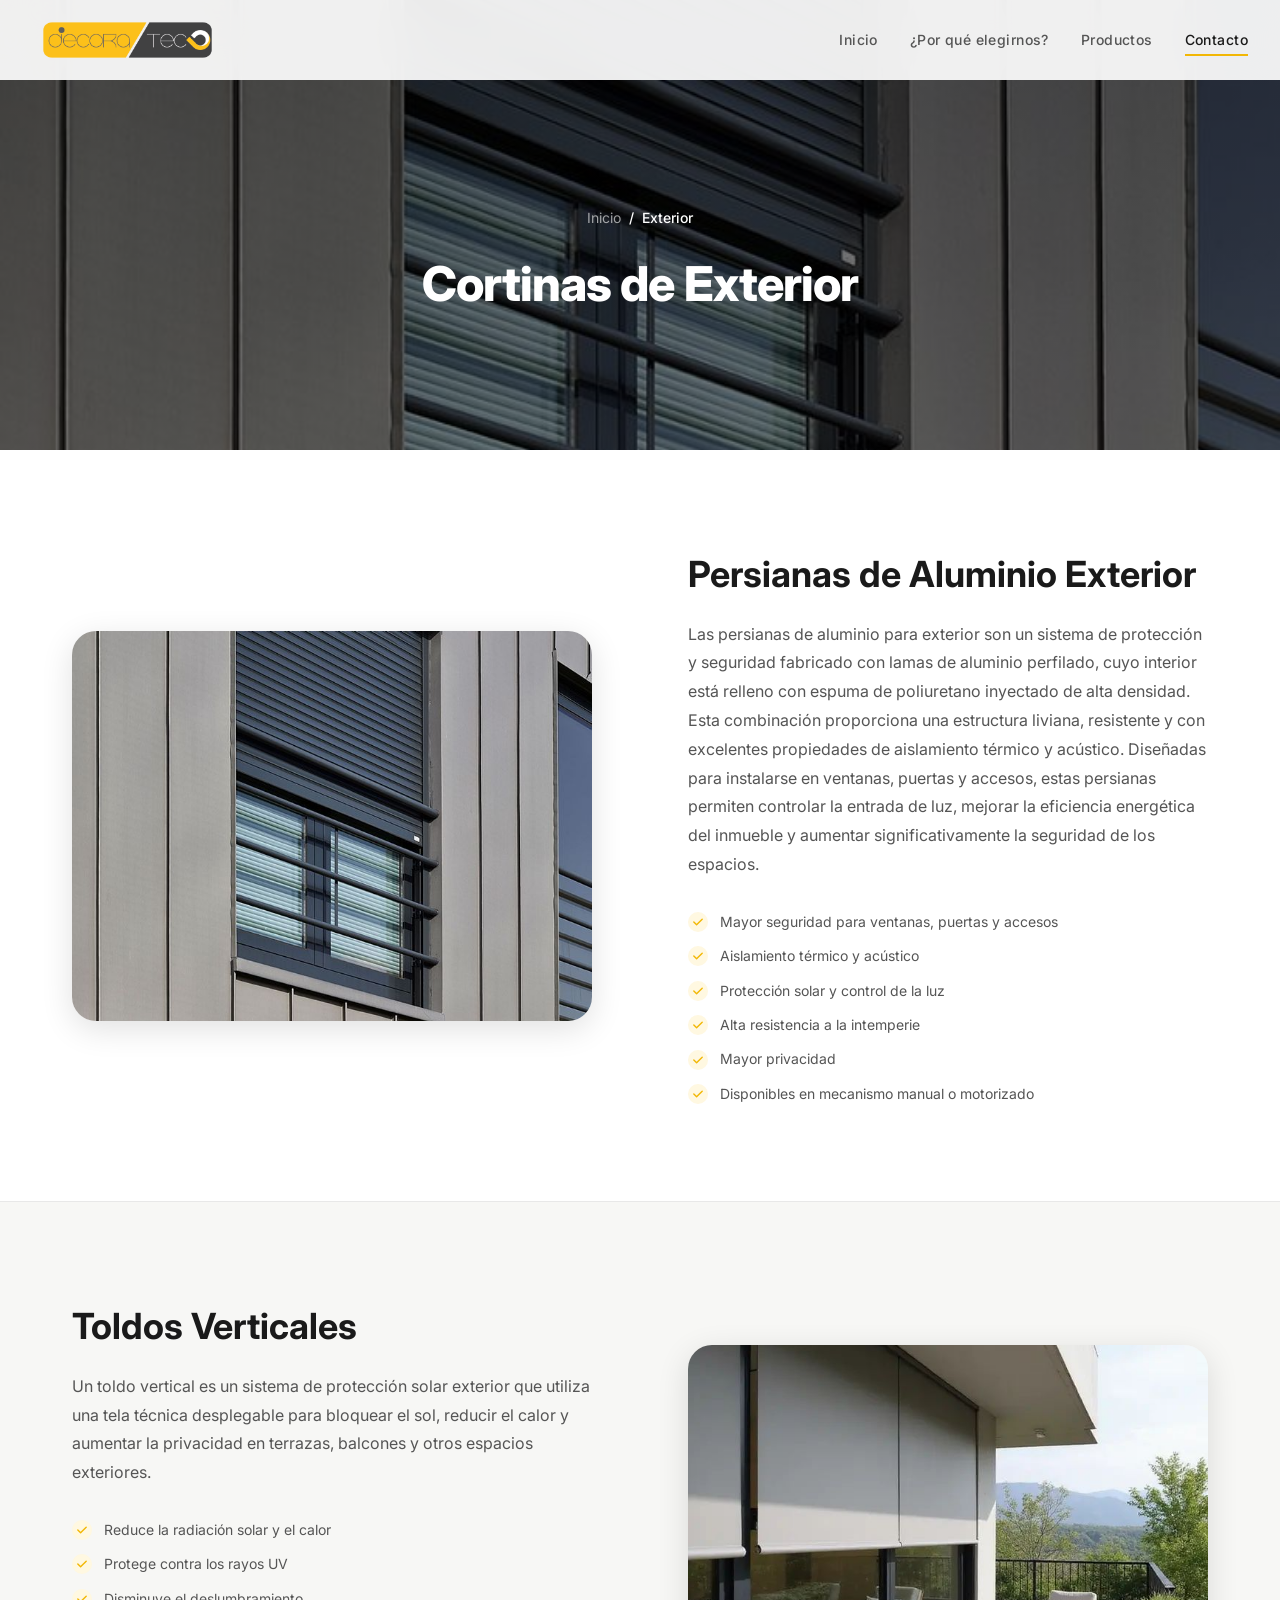
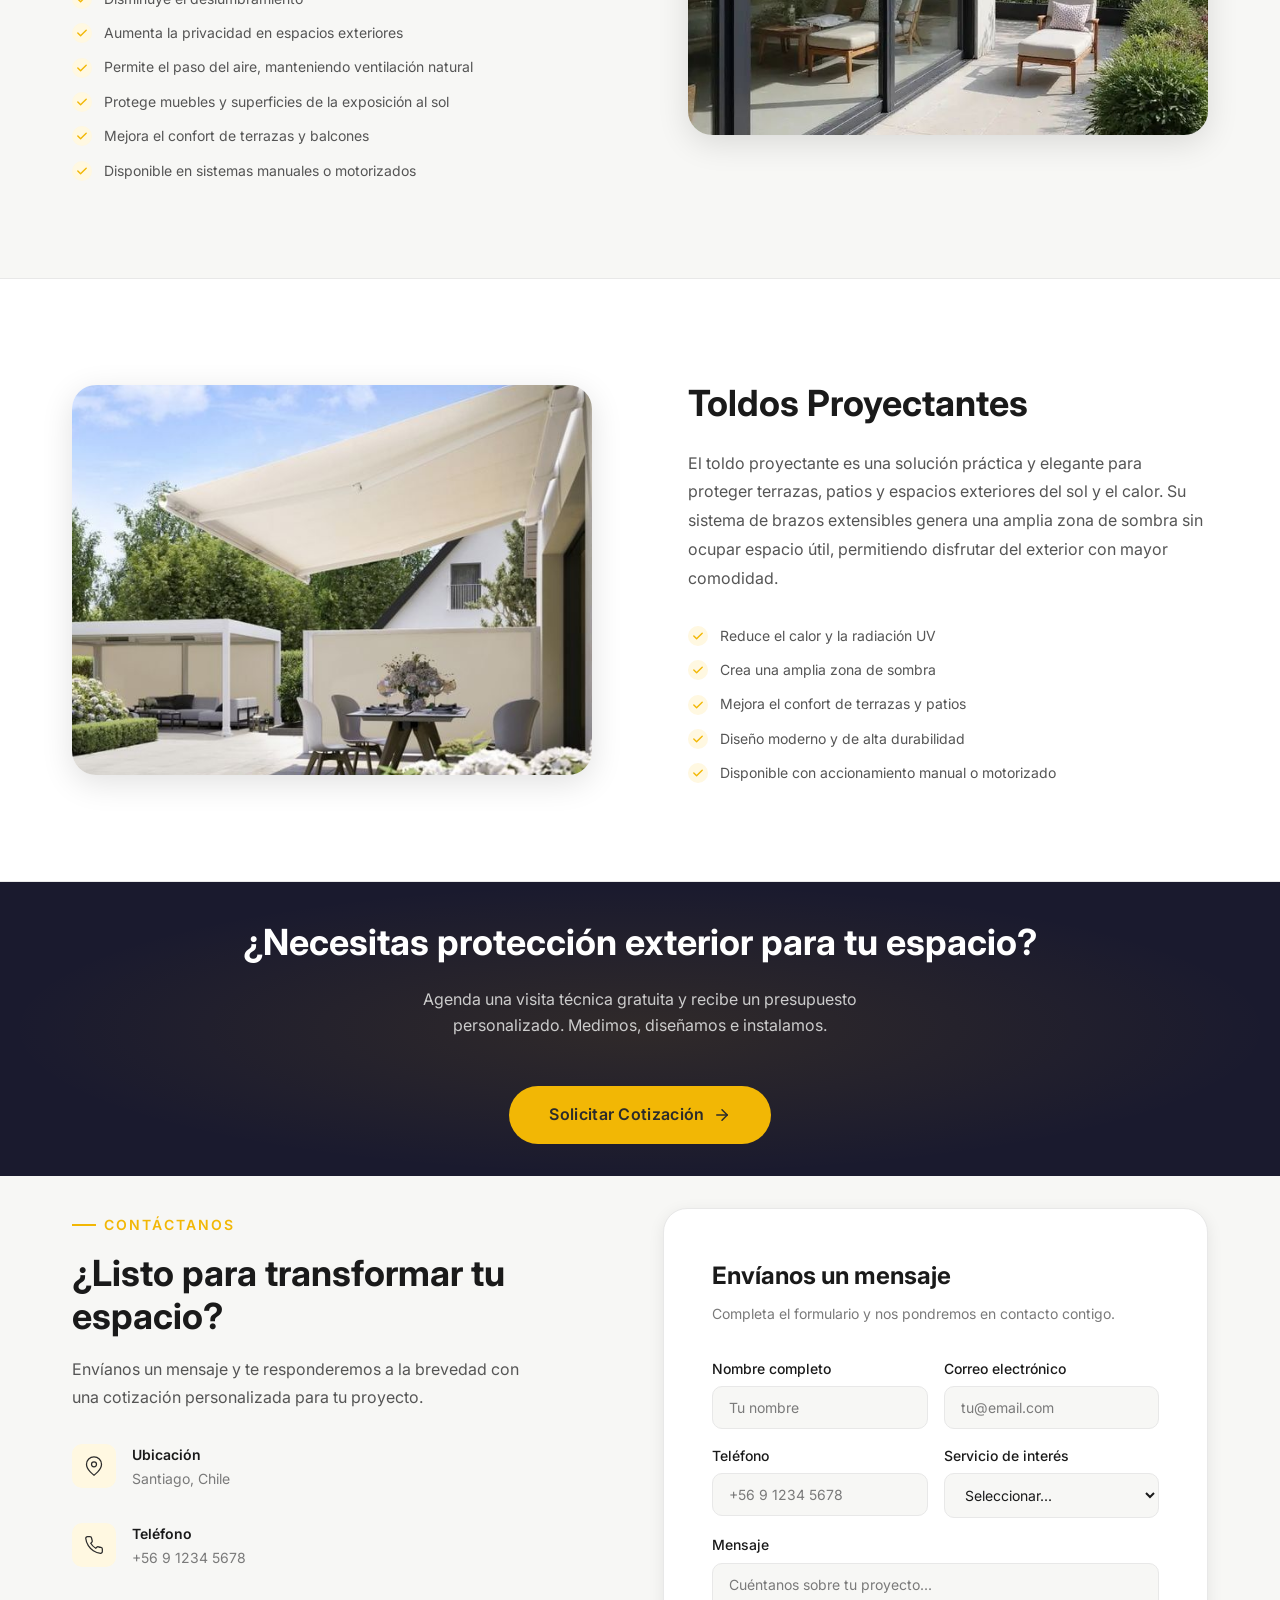
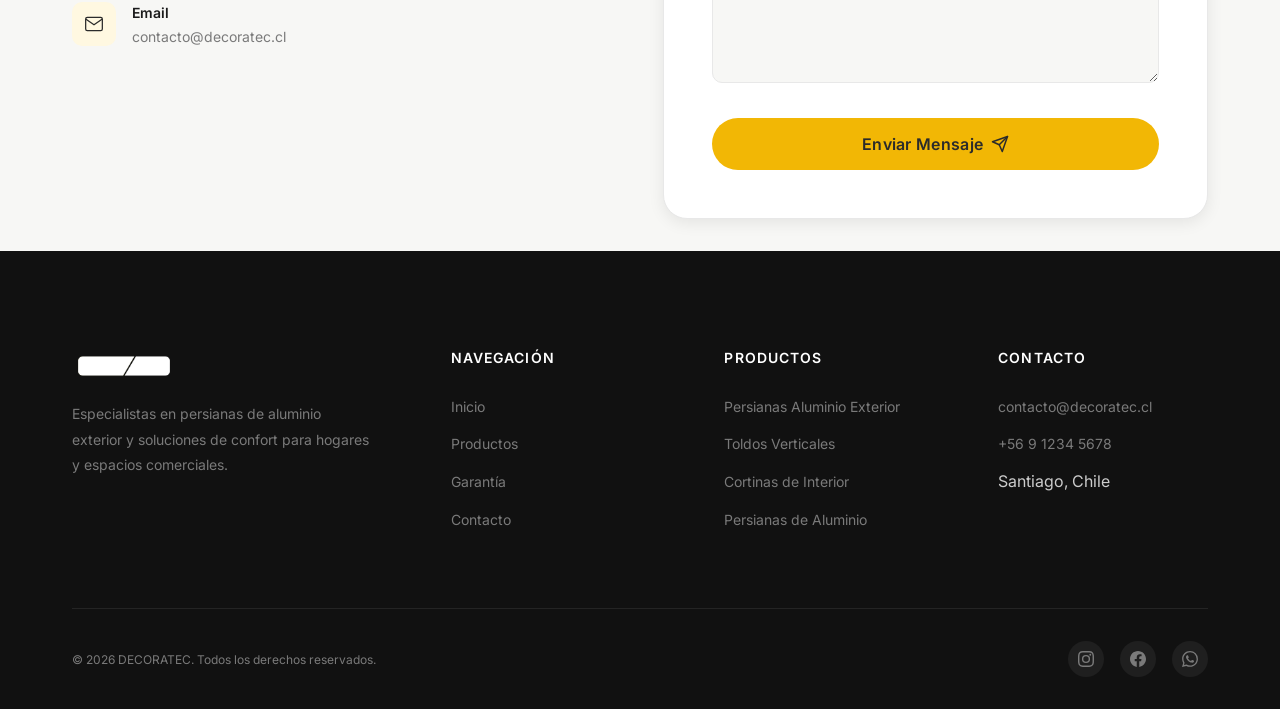
==== exterior.html @ ecd4f243 "commit inicial" ====
<!DOCTYPE html>
<html lang="es">

<head>
  <meta charset="UTF-8">
  <meta name="viewport" content="width=device-width, initial-scale=1.0">
  <meta name="description"
    content="DECORATEC — Cortinas de exterior: Toldos Verticales, Toldo Proyectante y Persianas Metálicas. Protección y seguridad para tu hogar.">
  <title>Cortinas de Exterior — DECORATEC</title>
  <link rel="stylesheet" href="styles.css">
  <link rel="icon" type="image/png" href="fotos/Logo.png">
</head>

<body>

  <!-- ========== NAVBAR ========== -->
  <nav class="navbar scrolled" id="navbar">
    <div class="container container--wide navbar__inner">
      <a href="index.html" aria-label="DECORATEC inicio">
        <img src="fotos/Logo.png" alt="DECORATEC Logo" class="navbar__logo">
      </a>

      <div class="navbar__menu" id="navMenu">
        <ul class="navbar__links">
          <li><a href="index.html" class="navbar__link active" data-section="hero">Inicio</a></li>
          <li><a href="#beneficios" class="navbar__link" data-section="beneficios">¿Por qué elegirnos?</a></li>
          <li><a href="#productos" class="navbar__link" data-section="productos">Productos</a></li>
          <li><a href="#contacto" class="navbar__link" data-section="contacto">Contacto</a></li>
        </ul>
      </div>

      <button class="navbar__toggle" id="navToggle" aria-label="Abrir menú">
        <span></span>
        <span></span>
        <span></span>
      </button>
    </div>
    <div class="navbar__overlay" id="navOverlay"></div>
  </nav>

  <!-- ========== PAGE HERO ========== -->
  <section class="page-hero">
    <div class="page-hero__bg">
      <img src="fotos/Exterior1.jpg" alt="Cortinas de exterior DECORATEC" loading="eager">
    </div>
    <div class="page-hero__overlay"></div>
    <div class="page-hero__content">
      <nav class="page-hero__breadcrumb">
        <a href="index.html">Inicio</a>
        <span>/</span>
        <span>Exterior</span>
      </nav>
      <h1 class="page-hero__title">Cortinas de Exterior</h1>
    </div>
  </section>

  <!-- ========== PRODUCT DETAILS ========== -->

  <!-- Persianas de Aluminio Exterior (PRODUCTO PRINCIPAL) -->
  <section class="product-detail" id="persiana-aluminio-exterior">
    <div class="container product-detail__inner">
      <div class="product-detail__image reveal-left">
        <img src="fotos/Exterior1.jpg" alt="Persianas de Aluminio Exterior" loading="lazy">
      </div>
      <div class="reveal-right">

        <h2 class="product-detail__title">Persianas de Aluminio Exterior</h2>
        <p class="product-detail__desc">
          Las persianas de aluminio para exterior son un sistema de protección y seguridad fabricado
          con lamas de aluminio perfilado, cuyo interior está relleno con espuma de poliuretano
          inyectado de alta densidad. Esta combinación proporciona una estructura liviana, resistente
          y con excelentes propiedades de aislamiento térmico y acústico. Diseñadas para instalarse
          en ventanas, puertas y accesos, estas persianas permiten controlar la entrada de luz,
          mejorar la eficiencia energética del inmueble y aumentar significativamente la seguridad
          de los espacios.
        </p>
        <div class="product-detail__features">
          <span class="product-detail__feature">Mayor seguridad para ventanas, puertas y accesos</span>
          <span class="product-detail__feature">Aislamiento térmico y acústico</span>
          <span class="product-detail__feature">Protección solar y control de la luz</span>
          <span class="product-detail__feature">Alta resistencia a la intemperie</span>
          <span class="product-detail__feature">Mayor privacidad</span>
          <span class="product-detail__feature">Disponibles en mecanismo manual o motorizado</span>
        </div>
      </div>
    </div>
  </section>

  <!-- Toldos Verticales -->
  <section class="product-detail" id="toldo-vertical">
    <div class="container product-detail__inner">
      <div class="product-detail__image reveal-left">
        <img src="fotos/TOLDO VERTICALES 2.jpg" alt="Toldo Vertical" loading="lazy">
      </div>
      <div class="reveal-right">
        <h2 class="product-detail__title">Toldos Verticales</h2>
        <p class="product-detail__desc">
          Un toldo vertical es un sistema de protección solar exterior que utiliza una tela técnica
          desplegable para bloquear el sol, reducir el calor y aumentar la privacidad en terrazas,
          balcones y otros espacios exteriores.
        </p>
        <div class="product-detail__features">
          <span class="product-detail__feature">Reduce la radiación solar y el calor</span>
          <span class="product-detail__feature">Protege contra los rayos UV</span>
          <span class="product-detail__feature">Disminuye el deslumbramiento</span>
          <span class="product-detail__feature">Aumenta la privacidad en espacios exteriores</span>
          <span class="product-detail__feature">Permite el paso del aire, manteniendo ventilación natural</span>
          <span class="product-detail__feature">Protege muebles y superficies de la exposición al sol</span>
          <span class="product-detail__feature">Mejora el confort de terrazas y balcones</span>
          <span class="product-detail__feature">Disponible en sistemas manuales o motorizados</span>
        </div>
      </div>
    </div>
  </section>

  <!-- Toldos Proyectantes -->
  <section class="product-detail" id="toldo-proyectante">
    <div class="container product-detail__inner">
      <div class="product-detail__image reveal-left">
        <img src="fotos/TOLDO PROYECTANTE 2.jpg" alt="Toldo Proyectante" loading="lazy">
      </div>
      <div class="reveal-right">
        <h2 class="product-detail__title">Toldos Proyectantes</h2>
        <p class="product-detail__desc">
          El toldo proyectante es una solución práctica y elegante para proteger terrazas, patios
          y espacios exteriores del sol y el calor. Su sistema de brazos extensibles genera una
          amplia zona de sombra sin ocupar espacio útil, permitiendo disfrutar del exterior con
          mayor comodidad.
        </p>
        <div class="product-detail__features">
          <span class="product-detail__feature">Reduce el calor y la radiación UV</span>
          <span class="product-detail__feature">Crea una amplia zona de sombra</span>
          <span class="product-detail__feature">Mejora el confort de terrazas y patios</span>
          <span class="product-detail__feature">Diseño moderno y de alta durabilidad</span>
          <span class="product-detail__feature">Disponible con accionamiento manual o motorizado</span>
        </div>
      </div>
    </div>
  </section>

  <!-- ========== CTA ========== -->
  <section class="detail-cta section-padding">
    <div class="container detail-cta__inner">
      <h2 class="detail-cta__title reveal">¿Necesitas protección exterior para tu espacio?</h2>
      <p class="detail-cta__desc reveal">Agenda una visita técnica gratuita y recibe un presupuesto personalizado.
        Medimos, diseñamos e instalamos.</p>
      <a href="index.html#contacto" class="btn btn--primary btn--lg reveal">
        Solicitar Cotización
        <svg width="18" height="18" viewBox="0 0 24 24" fill="none" stroke="currentColor" stroke-width="2"
          stroke-linecap="round" stroke-linejoin="round">
          <path d="M5 12h14" />
          <path d="m12 5 7 7-7 7" />
        </svg>
      </a>
    </div>
  </section>


  <!-- ========== CONTACT ========== -->
  <section class="contact section-padding" id="contacto">
    <div class="container contact__inner">
      <div class="contact__info reveal-left">
        <span class="section-label">Contáctanos</span>
        <h2 class="section-title">¿Listo para transformar tu espacio?</h2>
        <p class="section-subtitle" style="margin-bottom: 2rem;">
          Envíanos un mensaje y te responderemos a la brevedad con una cotización personalizada para tu proyecto.
        </p>

        <div class="contact__detail">
          <div class="contact__detail-icon">
            <svg viewBox="0 0 24 24">
              <path d="M21 10c0 7-9 13-9 13s-9-6-9-13a9 9 0 0 1 18 0z" />
              <circle cx="12" cy="10" r="3" />
            </svg>
          </div>
          <div class="contact__detail-text">
            <h4>Ubicación</h4>
            <p>Santiago, Chile</p>
          </div>
        </div>

        <div class="contact__detail">
          <div class="contact__detail-icon">
            <svg viewBox="0 0 24 24">
              <path
                d="M22 16.92v3a2 2 0 0 1-2.18 2 19.79 19.79 0 0 1-8.63-3.07 19.5 19.5 0 0 1-6-6 19.79 19.79 0 0 1-3.07-8.67A2 2 0 0 1 4.11 2h3a2 2 0 0 1 2 1.72 12.84 12.84 0 0 0 .7 2.81 2 2 0 0 1-.45 2.11L8.09 9.91a16 16 0 0 0 6 6l1.27-1.27a2 2 0 0 1 2.11-.45 12.84 12.84 0 0 0 2.81.7A2 2 0 0 1 22 16.92z" />
            </svg>
          </div>
          <div class="contact__detail-text">
            <h4>Teléfono</h4>
            <p>+56 9 1234 5678</p>
          </div>
        </div>

        <div class="contact__detail">
          <div class="contact__detail-icon">
            <svg viewBox="0 0 24 24">
              <path d="M4 4h16c1.1 0 2 .9 2 2v12c0 1.1-.9 2-2 2H4c-1.1 0-2-.9-2-2V6c0-1.1.9-2 2-2z" />
              <polyline points="22,6 12,13 2,6" />
            </svg>
          </div>
          <div class="contact__detail-text">
            <h4>Email</h4>
            <p>contacto@decoratec.cl</p>
          </div>
        </div>
      </div>

      <div class="reveal-right">
        <form class="contact-form" id="contactForm">
          <h3 class="contact-form__title">Envíanos un mensaje</h3>
          <p class="contact-form__subtitle">Completa el formulario y nos pondremos en contacto contigo.</p>

          <div class="form-row">
            <div class="form-group">
              <label for="contact-name">Nombre completo</label>
              <input type="text" id="contact-name" name="name" placeholder="Tu nombre" required>
            </div>
            <div class="form-group">
              <label for="contact-email">Correo electrónico</label>
              <input type="email" id="contact-email" name="email" placeholder="tu@email.com" required>
            </div>
          </div>

          <div class="form-row">
            <div class="form-group">
              <label for="contact-phone">Teléfono</label>
              <input type="tel" id="contact-phone" name="phone" placeholder="+56 9 1234 5678">
            </div>
            <div class="form-group">
              <label for="contact-service">Servicio de interés</label>
              <select id="contact-service" name="service">
                <option value="">Seleccionar...</option>
                <option value="persiana-aluminio-ext">Persianas de Aluminio Exterior</option>
                <option value="toldo-vertical">Toldos Verticales</option>
                <option value="toldo-proyectante">Toldo Proyectante</option>
                <option value="roller-sunscreen">Roller Sunscreen</option>
                <option value="roller-blackout">Roller BlackOut</option>
                <option value="persiana-vertical">Persianas Verticales</option>
                <option value="persiana-aluminio">Persianas de Aluminio Interior</option>
              </select>
            </div>
          </div>

          <div class="form-group">
            <label for="contact-message">Mensaje</label>
            <textarea id="contact-message" name="message" placeholder="Cuéntanos sobre tu proyecto..."
              required></textarea>
          </div>

          <button type="submit" class="btn btn--primary btn--lg" id="contactSubmit">
            Enviar Mensaje
            <svg width="18" height="18" viewBox="0 0 24 24" fill="none" stroke="currentColor" stroke-width="2"
              stroke-linecap="round" stroke-linejoin="round">
              <line x1="22" y1="2" x2="11" y2="13" />
              <polygon points="22 2 15 22 11 13 2 9 22 2" />
            </svg>
          </button>
        </form>

        <!-- Success state -->
        <div class="form-success" id="formSuccess">
          <div class="form-success__icon">
            <svg viewBox="0 0 24 24">
              <polyline points="20 6 9 17 4 12" />
            </svg>
          </div>
          <h3>¡Mensaje enviado!</h3>
          <p>Nos pondremos en contacto contigo a la brevedad.</p>
        </div>
      </div>
    </div>
  </section>


  <!-- ========== FOOTER ========== -->
  <footer class="footer">
    <div class="container">
      <div class="footer__grid">
        <div class="footer__brand">
          <img src="fotos/Logo.png" alt="DECORATEC">
          <p>Especialistas en persianas de aluminio exterior y soluciones de confort para hogares y espacios
            comerciales.</p>
        </div>

        <div>
          <h4 class="footer__col-title">Navegación</h4>
          <ul class="footer__links">
            <li><a href="index.html">Inicio</a></li>
            <li><a href="index.html#productos">Productos</a></li>
            <li><a href="index.html#beneficios">Garantía</a></li>
            <li><a href="index.html#contacto">Contacto</a></li>
          </ul>
        </div>

        <div>
          <h4 class="footer__col-title">Productos</h4>
          <ul class="footer__links">
            <li><a href="#persiana-aluminio-exterior">Persianas Aluminio Exterior</a></li>
            <li><a href="#toldo-vertical">Toldos Verticales</a></li>
            <li><a href="interior.html">Cortinas de Interior</a></li>
            <li><a href="interior.html#persiana-aluminio">Persianas de Aluminio</a></li>
          </ul>
        </div>

        <div>
          <h4 class="footer__col-title">Contacto</h4>
          <ul class="footer__links">
            <li><a href="mailto:contacto@decoratec.cl">contacto@decoratec.cl</a></li>
            <li><a href="tel:+56912345678">+56 9 1234 5678</a></li>
            <li>Santiago, Chile</li>
          </ul>
        </div>
      </div>

      <div class="footer__bottom">
        <p>&copy; 2026 DECORATEC. Todos los derechos reservados.</p>
        <div class="footer__social">
          <a href="#" aria-label="Instagram">
            <svg viewBox="0 0 24 24">
              <path
                d="M12 2.163c3.204 0 3.584.012 4.85.07 3.252.148 4.771 1.691 4.919 4.919.058 1.265.069 1.645.069 4.849 0 3.205-.012 3.584-.069 4.849-.149 3.225-1.664 4.771-4.919 4.919-1.266.058-1.644.07-4.85.07-3.204 0-3.584-.012-4.849-.07-3.26-.149-4.771-1.699-4.919-4.92-.058-1.265-.07-1.644-.07-4.849 0-3.204.013-3.583.07-4.849.149-3.227 1.664-4.771 4.919-4.919 1.266-.057 1.645-.069 4.849-.069zM12 0C8.741 0 8.333.014 7.053.072 2.695.272.273 2.69.073 7.052.014 8.333 0 8.741 0 12c0 3.259.014 3.668.072 4.948.2 4.358 2.618 6.78 6.98 6.98C8.333 23.986 8.741 24 12 24c3.259 0 3.668-.014 4.948-.072 4.354-.2 6.782-2.618 6.979-6.98.059-1.28.073-1.689.073-4.948 0-3.259-.014-3.667-.072-4.947-.196-4.354-2.617-6.78-6.979-6.98C15.668.014 15.259 0 12 0zm0 5.838a6.162 6.162 0 100 12.324 6.162 6.162 0 000-12.324zM12 16a4 4 0 110-8 4 4 0 010 8zm6.406-11.845a1.44 1.44 0 100 2.881 1.44 1.44 0 000-2.881z" />
            </svg>
          </a>
          <a href="#" aria-label="Facebook">
            <svg viewBox="0 0 24 24">
              <path
                d="M24 12.073c0-6.627-5.373-12-12-12s-12 5.373-12 12c0 5.99 4.388 10.954 10.125 11.854v-8.385H7.078v-3.47h3.047V9.43c0-3.007 1.792-4.669 4.533-4.669 1.312 0 2.686.235 2.686.235v2.953H15.83c-1.491 0-1.956.925-1.956 1.874v2.25h3.328l-.532 3.47h-2.796v8.385C19.612 23.027 24 18.062 24 12.073z" />
            </svg>
          </a>
          <a href="#" aria-label="WhatsApp">
            <svg viewBox="0 0 24 24">
              <path
                d="M17.472 14.382c-.297-.149-1.758-.867-2.03-.967-.273-.099-.471-.148-.67.15-.197.297-.767.966-.94 1.164-.173.199-.347.223-.644.075-.297-.15-1.255-.463-2.39-1.475-.883-.788-1.48-1.761-1.653-2.059-.173-.297-.018-.458.13-.606.134-.133.298-.347.446-.52.149-.174.198-.298.298-.497.099-.198.05-.371-.025-.52-.075-.149-.669-1.612-.916-2.207-.242-.579-.487-.5-.669-.51-.173-.008-.371-.01-.57-.01-.198 0-.52.074-.792.372-.272.297-1.04 1.016-1.04 2.479 0 1.462 1.065 2.875 1.213 3.074.149.198 2.096 3.2 5.077 4.487.709.306 1.262.489 1.694.625.712.227 1.36.195 1.871.118.571-.085 1.758-.719 2.006-1.413.248-.694.248-1.289.173-1.413-.074-.124-.272-.198-.57-.347m-5.421 7.403h-.004a9.87 9.87 0 01-5.031-1.378l-.361-.214-3.741.982.998-3.648-.235-.374a9.86 9.86 0 01-1.51-5.26c.001-5.45 4.436-9.884 9.888-9.884 2.64 0 5.122 1.03 6.988 2.898a9.825 9.825 0 012.893 6.994c-.003 5.45-4.437 9.884-9.885 9.884m8.413-18.297A11.815 11.815 0 0012.05 0C5.495 0 .16 5.335.157 11.892c0 2.096.547 4.142 1.588 5.945L.057 24l6.305-1.654a11.882 11.882 0 005.683 1.448h.005c6.554 0 11.89-5.335 11.893-11.893a11.821 11.821 0 00-3.48-8.413z" />
            </svg>
          </a>
        </div>
      </div>
    </div>
  </footer>

  <script src="main.js"></script>
</body>

</html>
---- styles.css ----
/* ============================================
   DECORATEC — Design System & Styles
   ============================================ */

/* ---------- Google Fonts ---------- */
@import url('https://fonts.googleapis.com/css2?family=Inter:wght@300;400;500;600;700;800&display=swap');

/* ---------- CSS Custom Properties ---------- */
:root {
  /* Brand Colors */
  --brand-yellow: #F2B705;
  --brand-yellow-hover: #D9A004;
  --brand-yellow-light: #FFF8E1;
  --brand-dark: #2B2B2B;
  --brand-dark-hover: #1A1A1A;

  /* Surface Colors */
  --surface-white: #FFFFFF;
  --surface-light: #F7F7F5;
  --surface-banner: #1A1A2E;
  --surface-footer: #111111;

  /* Text Colors */
  --text-primary: #1A1A1A;
  --text-secondary: #555555;
  --text-muted: #7A7A7A;
  --text-white: #FFFFFF;
  --text-on-dark: #CCCCCC;

  /* Borders & Shadows */
  --border-light: #E8E8E8;
  --border-medium: #D0D0D0;
  --shadow-sm: 0 1px 3px rgba(0, 0, 0, 0.06);
  --shadow-md: 0 4px 16px rgba(0, 0, 0, 0.08);
  --shadow-lg: 0 8px 32px rgba(0, 0, 0, 0.12);
  --shadow-xl: 0 16px 48px rgba(0, 0, 0, 0.16);
  --shadow-card-hover: 0 12px 40px rgb(132, 132, 132);

  /* Typography */
  --font-primary: 'Inter', -apple-system, BlinkMacSystemFont, 'Segoe UI', sans-serif;
  --fs-display: clamp(2.5rem, 5vw, 4rem);
  --fs-h1: clamp(2rem, 4vw, 3rem);
  --fs-h2: clamp(1.5rem, 3vw, 2.25rem);
  --fs-h3: clamp(1.15rem, 2vw, 1.5rem);
  --fs-h4: 1.125rem;
  --fs-body: 1rem;
  --fs-small: 0.875rem;
  --fs-xs: 0.75rem;
  --lh-tight: 1.2;
  --lh-normal: 1.6;
  --lh-relaxed: 1.8;

  /* Spacing */
  --space-xs: 0.5rem;
  --space-sm: 0.75rem;
  --space-md: 1rem;
  --space-lg: 1.5rem;
  --space-xl: 2rem;
  --space-2xl: 3rem;
  --space-3xl: 4rem;
  --space-4xl: 6rem;
  --space-5xl: 8rem;

  /* Layout */
  --container-max: 1200px;
  --container-wide: 1400px;
  --navbar-height: 80px;

  /* Borders */
  --radius-sm: 6px;
  --radius-md: 10px;
  --radius-lg: 16px;
  --radius-xl: 24px;
  --radius-full: 9999px;

  /* Transitions */
  --transition-fast: 0.2s cubic-bezier(0.4, 0, 0.2, 1);
  --transition-base: 0.3s cubic-bezier(0.4, 0, 0.2, 1);
  --transition-slow: 0.5s cubic-bezier(0.4, 0, 0.2, 1);
  --transition-spring: 0.5s cubic-bezier(0.34, 1.56, 0.64, 1);
}

/* ---------- Reset ---------- */
*,
*::before,
*::after {
  margin: 0;
  padding: 0;
  box-sizing: border-box;
}

html {
  scroll-behavior: smooth;
  -webkit-font-smoothing: antialiased;
  -moz-osx-font-smoothing: grayscale;
}

body {
  font-family: var(--font-primary);
  font-size: var(--fs-body);
  line-height: var(--lh-normal);
  color: var(--text-primary);
  background-color: var(--surface-white);
  overflow-x: hidden;
}

img {
  max-width: 100%;
  height: auto;
  display: block;
}

a {
  text-decoration: none;
  color: inherit;
  transition: color var(--transition-fast);
}

ul,
ol {
  list-style: none;
}

button,
input,
textarea,
select {
  font-family: inherit;
  font-size: inherit;
  border: none;
  outline: none;
  background: none;
}

button {
  cursor: pointer;
}

/* ---------- Utility ---------- */
.container {
  width: 100%;
  max-width: var(--container-max);
  margin: 0 auto;
  padding: 0 var(--space-xl);
}

.container--wide {
  max-width: var(--container-wide);
}

.section-padding {
  padding: var(--space-xl) 0;
}

.text-center {
  text-align: center;
}

.sr-only {
  position: absolute;
  width: 1px;
  height: 1px;
  padding: 0;
  margin: -1px;
  overflow: hidden;
  clip: rect(0, 0, 0, 0);
  border: 0;
}

/* ---------- Section Headers ---------- */
.section-label {
  display: inline-flex;
  align-items: center;
  gap: var(--space-xs);
  font-size: var(--fs-small);
  font-weight: 600;
  text-transform: uppercase;
  letter-spacing: 0.15em;
  color: var(--brand-yellow);
  margin-bottom: var(--space-md);
}

.section-label::before {
  content: '';
  display: inline-block;
  width: 24px;
  height: 2px;
  background: var(--brand-yellow);
}

.section-title {
  font-size: var(--fs-h2);
  font-weight: 700;
  line-height: var(--lh-tight);
  color: var(--text-primary);
  margin-bottom: var(--space-md);
}

.section-subtitle {
  font-size: var(--fs-body);
  font-weight: 400;
  line-height: var(--lh-relaxed);
  color: var(--text-secondary);
  max-width: 600px;
}

.section-subtitle.centered {
  margin: 0 auto;
}

/* ============================================
   NAVBAR
   ============================================ */
.navbar {
  position: fixed;
  top: 0;
  left: 0;
  right: 0;
  height: var(--navbar-height);
  z-index: 1000;
  background: rgba(255, 255, 255, 0.92);
  backdrop-filter: blur(20px);
  -webkit-backdrop-filter: blur(20px);
  border-bottom: 1px solid transparent;
  transition: all var(--transition-base);
}

.navbar.scrolled {
  background: rgba(255, 255, 255, 0.98);
  border-bottom-color: var(--border-light);
  box-shadow: var(--shadow-sm);
}

.navbar__inner {
  display: flex;
  align-items: center;
  justify-content: space-between;
  height: 100%;
}

.navbar__logo {
  height: 70px;
  width: auto;
  transition: transform var(--transition-fast);
}

.footer__logo {
  height: 42px;
  width: auto;
  transition: transform var(--transition-fast);
}

.navbar__logo:hover {
  transform: scale(1.03);
}

.navbar__links {
  display: flex;
  align-items: center;
  gap: var(--space-xl);
}

.navbar__link {
  position: relative;
  font-size: var(--fs-small);
  font-weight: 500;
  letter-spacing: 0.03em;
  color: var(--text-secondary);
  padding: var(--space-xs) 0;
  transition: color var(--transition-fast);
}

.navbar__link::after {
  content: '';
  position: absolute;
  bottom: 0;
  left: 0;
  width: 0;
  height: 2px;
  background: var(--brand-yellow);
  transition: width var(--transition-base);
}

.navbar__link:hover,
.navbar__link.active {
  color: var(--text-primary);
}

.navbar__link:hover::after,
.navbar__link.active::after {
  width: 100%;
}

.navbar__cta {
  display: inline-flex;
  align-items: center;
  gap: var(--space-xs);
  padding: 10px 24px;
  background: var(--brand-dark);
  color: var(--text-white);
  font-size: var(--fs-small);
  font-weight: 600;
  border-radius: var(--radius-full);
  transition: all var(--transition-fast);
}

.navbar__cta:hover {
  background: var(--brand-yellow);
  color: var(--brand-dark);
  transform: translateY(-1px);
  box-shadow: var(--shadow-md);
}

/* Mobile Menu Button */
.navbar__toggle {
  display: none;
  flex-direction: column;
  gap: 5px;
  padding: 8px;
  cursor: pointer;
  z-index: 1001;
}

.navbar__toggle span {
  display: block;
  width: 24px;
  height: 2px;
  background: var(--brand-dark);
  border-radius: 2px;
  transition: all var(--transition-base);
  transform-origin: center;
}

.navbar__toggle.active span:nth-child(1) {
  transform: rotate(45deg) translate(5px, 5px);
}

.navbar__toggle.active span:nth-child(2) {
  opacity: 0;
}

.navbar__toggle.active span:nth-child(3) {
  transform: rotate(-45deg) translate(5px, -5px);
}

/* ============================================
   HERO
   ============================================ */
.hero {
  position: relative;
  min-height: 100vh;
  display: flex;
  align-items: center;
  overflow: hidden;
}

.hero__bg {
  position: absolute;
  inset: 0;
  z-index: -2;
}

.hero__bg img {
  width: 100%;
  height: 100%;
  object-fit: cover;
}

.hero__overlay {
  position: absolute;
  inset: 0;
  z-index: -1;
  background: linear-gradient(135deg,
      rgba(0, 0, 0, 0.7) 0%,
      rgba(0, 0, 0, 0.4) 50%,
      rgba(0, 0, 0, 0.2) 100%);
}

.hero__content {
  position: relative;
  max-width: 680px;
  padding-top: var(--navbar-height);
}

.hero__badge {
  display: inline-flex;
  align-items: center;
  gap: var(--space-xs);
  padding: 8px 20px;
  background: rgba(242, 183, 5, 0.15);
  border: 1px solid rgba(242, 183, 5, 0.3);
  border-radius: var(--radius-full);
  font-size: var(--fs-xs);
  font-weight: 600;
  color: var(--brand-yellow);
  text-transform: uppercase;
  letter-spacing: 0.12em;
  margin-bottom: var(--space-xl);
  backdrop-filter: blur(10px);
}

.hero__title {
  font-size: var(--fs-display);
  font-weight: 800;
  line-height: 1.08;
  color: var(--text-white);
  margin-bottom: var(--space-lg);
  letter-spacing: -0.02em;
}

.hero__title span {
  color: var(--brand-yellow);
}

.hero__subtitle {
  font-size: clamp(1rem, 1.5vw, 1.2rem);
  font-weight: 300;
  line-height: var(--lh-relaxed);
  color: rgba(255, 255, 255, 0.8);
  margin-bottom: var(--space-2xl);
  max-width: 520px;
}

.hero__actions {
  display: flex;
  align-items: center;
  gap: var(--space-md);
  flex-wrap: wrap;
}

/* Buttons */
.btn {
  display: inline-flex;
  align-items: center;
  justify-content: center;
  gap: var(--space-xs);
  padding: 14px 32px;
  font-size: var(--fs-small);
  font-weight: 600;
  border-radius: var(--radius-full);
  transition: all var(--transition-fast);
  letter-spacing: 0.02em;
  white-space: nowrap;
}

.btn--primary {
  background: var(--brand-yellow);
  color: var(--brand-dark);
}

.btn--primary:hover {
  background: var(--brand-yellow-hover);
  transform: translateY(-2px);
  box-shadow: 0 8px 24px rgba(242, 183, 5, 0.35);
}

.btn--outline {
  background: transparent;
  color: var(--text-white);
  border: 1.5px solid rgba(255, 255, 255, 0.4);
}

.btn--outline:hover {
  background: rgba(255, 255, 255, 0.1);
  border-color: rgba(255, 255, 255, 0.7);
  transform: translateY(-2px);
}

.btn--dark {
  background: var(--brand-dark);
  color: var(--text-white);
}

.btn--dark:hover {
  background: var(--brand-dark-hover);
  transform: translateY(-2px);
  box-shadow: var(--shadow-lg);
}

.btn--ghost {
  background: transparent;
  color: var(--text-primary);
  border: 1.5px solid var(--border-medium);
}

.btn--ghost:hover {
  border-color: var(--brand-yellow);
  color: var(--brand-dark);
  transform: translateY(-2px);
}

.btn--sm {
  padding: 10px 22px;
  font-size: var(--fs-xs);
}

.btn--lg {
  padding: 16px 40px;
  font-size: var(--fs-body);
}

.btn svg,
.btn .btn-icon {
  width: 18px;
  height: 18px;
  transition: transform var(--transition-fast);
}

.btn:hover svg,
.btn:hover .btn-icon {
  transform: translateX(3px);
}

/* Hero scroll indicator */
.hero__scroll {
  position: absolute;
  bottom: 40px;
  left: 50%;
  transform: translateX(-50%);
  display: flex;
  flex-direction: column;
  align-items: center;
  gap: var(--space-xs);
  color: rgba(255, 255, 255, 0.5);
  font-size: var(--fs-xs);
  letter-spacing: 0.1em;
  text-transform: uppercase;
  animation: float 3s ease-in-out infinite;
}

.hero__scroll-line {
  width: 1px;
  height: 40px;
  background: linear-gradient(to bottom, rgba(255, 255, 255, 0.5), transparent);
  animation: scrollLine 2s ease-in-out infinite;
}

@keyframes float {

  0%,
  100% {
    transform: translateX(-50%) translateY(0);
  }

  50% {
    transform: translateX(-50%) translateY(-8px);
  }
}

@keyframes scrollLine {
  0% {
    opacity: 0;
    transform: scaleY(0);
    transform-origin: top;
  }

  50% {
    opacity: 1;
    transform: scaleY(1);
    transform-origin: top;
  }

  100% {
    opacity: 0;
    transform: scaleY(0);
    transform-origin: bottom;
  }
}

/* ============================================
   BENEFITS
   ============================================ */
.benefits {
  background: var(--surface-light);
  height: 100%;
  width: auto;
  padding: var(--space-3xl) 0;
}

.benefits__inner {
  display: grid;
  grid-template-columns: 1fr 1fr;
  gap: var(--space-4xl);
  align-items: center;
}

.benefits__text {
  max-width: 500px;
}

.benefits__description {
  font-size: var(--fs-body);
  color: var(--text-secondary);
  line-height: var(--lh-relaxed);
  margin-bottom: var(--space-xl);
}

.benefits__grid {
  display: grid;
  grid-template-columns: 1fr 1fr;
  gap: var(--space-lg);
}

.benefit-card {
  background: var(--surface-white);
  padding: var(--space-xl);
  border-radius: var(--radius-lg);
  border: 1px;
}


.benefit-card__icon {
  width: 48px;
  height: 48px;
  display: flex;
  align-items: center;
  justify-content: center;
  background: var(--brand-yellow-light);
  border-radius: var(--radius-md);
  margin-bottom: var(--space-md);
  color: var(--brand-yellow);
}

.benefit-card__icon svg {
  width: 24px;
  height: 24px;
  stroke: var(--brand-dark);
  stroke-width: 1.5;
  fill: none;
}

.benefit-card__title {
  font-size: var(--fs-h4);
  font-weight: 600;
  color: var(--text-primary);
  margin-bottom: var(--space-xs);
}

.benefit-card__desc {
  font-size: var(--fs-small);
  color: var(--text-muted);
  line-height: var(--lh-normal);
}

/* ============================================
   BANNER (Promo)
   ============================================ */
.banner {
  position: relative;
  background: var(--surface-banner);
  overflow: hidden;
}

.banner::before {
  content: '';
  position: absolute;
  inset: 0;
  background:
    radial-gradient(ellipse at 20% 50%, rgba(242, 183, 5, 0.12) 0%, transparent 60%),
    radial-gradient(ellipse at 80% 50%, rgba(242, 183, 5, 0.08) 0%, transparent 50%);
}

.banner__inner {
  position: relative;
  display: flex;
  align-items: center;
  justify-content: space-between;
  gap: var(--space-xl);
  padding: var(--space-3xl) 0;
}

.banner__content {
  max-width: 600px;
}

.banner__tag {
  display: inline-block;
  padding: 6px 16px;
  background: rgba(242, 183, 5, 0.2);
  border-radius: var(--radius-full);
  font-size: var(--fs-xs);
  font-weight: 600;
  color: var(--brand-yellow);
  text-transform: uppercase;
  letter-spacing: 0.1em;
  margin-bottom: var(--space-md);
}

.banner__title {
  font-size: var(--fs-h2);
  font-weight: 700;
  color: var(--text-white);
  line-height: var(--lh-tight);
  margin-bottom: var(--space-md);
}

.banner__title span {
  color: var(--brand-yellow);
}

.banner__desc {
  font-size: var(--fs-body);
  color: var(--text-on-dark);
  line-height: var(--lh-relaxed);
}

/* ============================================
   PRODUCTS
   ============================================ */
.products-header {
  display: flex;
  align-items: flex-end;
  justify-content: space-between;
  margin-bottom: var(--space-3xl);
  gap: var(--space-xl);
}

.products-header__right {
  flex-shrink: 0;
}

.products__category {
  margin-bottom: var(--space-4xl);
}

.products__category:last-child {
  margin-bottom: 0;
}

.category-header {
  display: flex;
  align-items: center;
  gap: var(--space-md);
  margin-bottom: var(--space-2xl);
}

.category-header__line {
  flex: 1;
  height: 1px;
  background: var(--border-light);
}

.category-header__title {
  font-size: var(--fs-h3);
  font-weight: 700;
  color: var(--text-primary);
  letter-spacing: 0.05em;
  text-transform: uppercase;
}

.products__grid {
  display: grid;
  grid-template-columns: repeat(3, 1fr);
  gap: var(--space-xl);
}

/* Product Card */
.product-card {
  position: relative;
  background: var(--surface-white);
  border-radius: var(--radius-lg);
  overflow: hidden;
  border: 1px solid var(--border-light);
  transition: all var(--transition-base);
  cursor: pointer;
  text-decoration: none;
  display: block;
}

.product-card:hover {
  transform: translateY(-6px);
  box-shadow: var(--shadow-card-hover);
}

.product-card__image {
  position: relative;
  aspect-ratio: 4 / 3;
  overflow: hidden;
}

.product-card__image img {
  width: 100%;
  height: 100%;
  object-fit: cover;
  transition: transform var(--transition-slow);
}

.product-card:hover .product-card__image img {
  transform: scale(1.06);
}

.product-card__overlay {
  position: absolute;
  inset: 0;
  background: linear-gradient(to top,
      rgba(0, 0, 0, 0.4) 0%,
      transparent 50%);
  opacity: 0;
  transition: opacity var(--transition-base);
}

.product-card:hover .product-card__overlay {
  opacity: 1;
}

.product-card__view {
  position: absolute;
  bottom: 16px;
  right: 16px;
  display: flex;
  align-items: center;
  gap: 6px;
  padding: 8px 16px;
  background: var(--surface-white);
  border-radius: var(--radius-full);
  font-size: var(--fs-xs);
  font-weight: 600;
  color: var(--brand-dark);
  opacity: 0;
  transform: translateY(8px);
  transition: all var(--transition-base);
}

.product-card:hover .product-card__view {
  opacity: 1;
  transform: translateY(0);
}

.product-card__body {
  padding: var(--space-lg) var(--space-lg) var(--space-xl);
}

.product-card__number {
  display: inline-block;
  font-size: var(--fs-xs);
  font-weight: 700;
  color: var(--brand-yellow);
  margin-bottom: var(--space-xs);
  letter-spacing: 0.05em;
}

.product-card__title {
  font-size: var(--fs-h4);
  font-weight: 600;
  color: var(--text-primary);
  margin-bottom: var(--space-xs);
}

.product-card__desc {
  font-size: var(--fs-small);
  color: var(--text-muted);
  line-height: var(--lh-normal);
}

/* ============================================
   CONTACT
   ============================================ */
.contact {
  background: var(--surface-light);
}

.contact__inner {
  display: grid;
  grid-template-columns: 1fr 1.1fr;
  gap: var(--space-4xl);
  align-items: start;
}

.contact__info {
  max-width: 450px;
}

.contact__detail {
  display: flex;
  align-items: flex-start;
  gap: var(--space-md);
  margin-bottom: var(--space-xl);
}

.contact__detail-icon {
  flex-shrink: 0;
  width: 44px;
  height: 44px;
  display: flex;
  align-items: center;
  justify-content: center;
  background: var(--brand-yellow-light);
  border-radius: var(--radius-md);
}

.contact__detail-icon svg {
  width: 20px;
  height: 20px;
  stroke: var(--brand-dark);
  stroke-width: 1.5;
  fill: none;
}

.contact__detail-text h4 {
  font-size: var(--fs-small);
  font-weight: 600;
  color: var(--text-primary);
  margin-bottom: 2px;
}

.contact__detail-text p {
  font-size: var(--fs-small);
  color: var(--text-muted);
}

/* Contact Form */
.contact-form {
  background: var(--surface-white);
  padding: var(--space-2xl);
  border-radius: var(--radius-xl);
  border: 1px solid var(--border-light);
  box-shadow: var(--shadow-md);
}

.contact-form__title {
  font-size: var(--fs-h3);
  font-weight: 700;
  margin-bottom: var(--space-xs);
  color: var(--text-primary);
}

.contact-form__subtitle {
  font-size: var(--fs-small);
  color: var(--text-muted);
  margin-bottom: var(--space-xl);
}

.form-row {
  display: grid;
  grid-template-columns: 1fr 1fr;
  gap: var(--space-md);
}

.form-group {
  margin-bottom: var(--space-md);
}

.form-group label {
  display: block;
  font-size: var(--fs-small);
  font-weight: 500;
  color: var(--text-primary);
  margin-bottom: 6px;
}

.form-group input,
.form-group textarea,
.form-group select {
  width: 100%;
  padding: 12px 16px;
  background: var(--surface-light);
  border: 1.5px solid var(--border-light);
  border-radius: var(--radius-md);
  font-size: var(--fs-small);
  color: var(--text-primary);
  transition: all var(--transition-fast);
}

.form-group input::placeholder,
.form-group textarea::placeholder {
  color: var(--text-muted);
}

.form-group input:focus,
.form-group textarea:focus,
.form-group select:focus {
  border-color: var(--brand-yellow);
  background: var(--surface-white);
  box-shadow: 0 0 0 3px rgba(242, 183, 5, 0.12);
}

.form-group textarea {
  resize: vertical;
  min-height: 120px;
}

.contact-form .btn {
  width: 100%;
  justify-content: center;
  margin-top: var(--space-sm);
}

/* Form feedback */
.form-success {
  display: none;
  text-align: center;
  padding: var(--space-2xl);
}

.form-success.visible {
  display: block;
}

.form-success__icon {
  width: 64px;
  height: 64px;
  margin: 0 auto var(--space-md);
  background: var(--brand-yellow-light);
  border-radius: 50%;
  display: flex;
  align-items: center;
  justify-content: center;
}

.form-success__icon svg {
  width: 32px;
  height: 32px;
  stroke: var(--brand-yellow);
  stroke-width: 2;
  fill: none;
}

.form-success h3 {
  font-size: var(--fs-h3);
  font-weight: 700;
  margin-bottom: var(--space-xs);
}

.form-success p {
  color: var(--text-muted);
  font-size: var(--fs-small);
}

/* ============================================
   FOOTER
   ============================================ */
.footer {
  background: var(--surface-footer);
  color: var(--text-on-dark);
  padding: var(--space-4xl) 0 var(--space-xl);
}

.footer__grid {
  display: grid;
  grid-template-columns: 1.5fr 1fr 1fr 1fr;
  gap: var(--space-3xl);
  padding-bottom: var(--space-3xl);
  border-bottom: 1px solid rgba(255, 255, 255, 0.08);
}

.footer__brand p {
  font-size: var(--fs-small);
  color: var(--text-muted);
  line-height: var(--lh-relaxed);
  margin-top: var(--space-md);
  max-width: 300px;
}

.footer__brand img {
  height: 38px;
  filter: brightness(10);
}

.footer__col-title {
  font-size: var(--fs-small);
  font-weight: 600;
  color: var(--text-white);
  text-transform: uppercase;
  letter-spacing: 0.08em;
  margin-bottom: var(--space-lg);
}

.footer__links li {
  margin-bottom: var(--space-sm);
}

.footer__links a {
  font-size: var(--fs-small);
  color: var(--text-muted);
  transition: all var(--transition-fast);
}

.footer__links a:hover {
  color: var(--brand-yellow);
  padding-left: 4px;
}

.footer__bottom {
  display: flex;
  align-items: center;
  justify-content: space-between;
  padding-top: var(--space-xl);
  font-size: var(--fs-xs);
  color: var(--text-muted);
}

.footer__social {
  display: flex;
  gap: var(--space-md);
}

.footer__social a {
  display: flex;
  align-items: center;
  justify-content: center;
  width: 36px;
  height: 36px;
  border-radius: 50%;
  background: rgba(255, 255, 255, 0.06);
  color: var(--text-muted);
  transition: all var(--transition-fast);
}

.footer__social a:hover {
  background: var(--brand-yellow);
  color: var(--brand-dark);
  transform: translateY(-2px);
}

.footer__social svg {
  width: 16px;
  height: 16px;
  fill: currentColor;
}

/* ============================================
   DETAIL PAGES (Interior / Exterior)
   ============================================ */
.page-hero {
  position: relative;
  height: 50vh;
  min-height: 360px;
  display: flex;
  align-items: center;
  justify-content: center;
  text-align: center;
  overflow: hidden;
}

.page-hero__bg {
  position: absolute;
  inset: 0;
  z-index: -2;
}

.page-hero__bg img {
  width: 100%;
  height: 100%;
  object-fit: cover;
}

.page-hero__overlay {
  position: absolute;
  inset: 0;
  z-index: -1;
  background: linear-gradient(to bottom,
      rgba(0, 0, 0, 0.6) 0%,
      rgba(0, 0, 0, 0.5) 100%);
}

.page-hero__content {
  padding-top: var(--navbar-height);
}

.page-hero__breadcrumb {
  display: flex;
  align-items: center;
  justify-content: center;
  gap: var(--space-xs);
  font-size: var(--fs-small);
  color: rgba(255, 255, 255, 0.6);
  margin-bottom: var(--space-md);
}

.page-hero__breadcrumb a {
  color: rgba(255, 255, 255, 0.6);
  transition: color var(--transition-fast);
}

.page-hero__breadcrumb a:hover {
  color: var(--brand-yellow);
}

.page-hero__breadcrumb span {
  color: var(--text-white);
  font-weight: 500;
}

.page-hero__title {
  font-size: var(--fs-h1);
  font-weight: 800;
  color: var(--text-white);
  letter-spacing: -0.02em;
}

.page-hero__title em {
  font-style: italic;
  color: var(--brand-yellow);
}

/* Product Detail Section */
.product-detail {
  padding: var(--space-4xl) 0;
  border-bottom: 1px solid var(--border-light);
}

.product-detail:last-of-type {
  border-bottom: none;
}

.product-detail:nth-child(even) {
  background: var(--surface-light);
}

.product-detail__inner {
  display: grid;
  grid-template-columns: 1fr 1fr;
  gap: var(--space-4xl);
  align-items: center;
}

.product-detail:nth-child(even) .product-detail__inner {
  direction: rtl;
}

.product-detail:nth-child(even) .product-detail__inner>* {
  direction: ltr;
}

.product-detail__image {
  border-radius: var(--radius-xl);
  overflow: hidden;
  aspect-ratio: 4 / 3;
  box-shadow: var(--shadow-lg);
}

.product-detail__image img {
  width: 100%;
  height: 100%;
  object-fit: cover;
  transition: transform var(--transition-slow);
}

.product-detail__image:hover img {
  transform: scale(1.04);
}

.product-detail__number {
  font-size: var(--fs-display);
  font-weight: 800;
  color: var(--brand-yellow);
  opacity: 0.2;
  line-height: 1;
  margin-bottom: var(--space-sm);
}

.product-detail__title {
  font-size: var(--fs-h2);
  font-weight: 700;
  color: var(--text-primary);
  margin-bottom: var(--space-md);
}

.product-detail__desc {
  font-size: var(--fs-body);
  color: var(--text-secondary);
  line-height: var(--lh-relaxed);
  margin-bottom: var(--space-xl);
}

.product-detail__features {
  display: flex;
  flex-direction: column;
  gap: var(--space-sm);
}

.product-detail__feature {
  display: flex;
  align-items: center;
  gap: var(--space-sm);
  font-size: var(--fs-small);
  color: var(--text-secondary);
}

.product-detail__feature::before {
  content: '';
  display: inline-block;
  width: 20px;
  height: 20px;
  border-radius: 50%;
  background: var(--brand-yellow-light);
  flex-shrink: 0;
  background-image: url("data:image/svg+xml,%3Csvg xmlns='http://www.w3.org/2000/svg' viewBox='0 0 20 20' fill='%23F2B705'%3E%3Cpath d='M16.707 5.293a1 1 0 010 1.414l-8 8a1 1 0 01-1.414 0l-4-4a1 1 0 011.414-1.414L8 12.586l7.293-7.293a1 1 0 011.414 0z'/%3E%3C/svg%3E");
  background-size: 14px;
  background-position: center;
  background-repeat: no-repeat;
}

/* Detail CTA */
.detail-cta {
  background: var(--surface-banner);
  position: relative;
  overflow: hidden;
  text-align: center;
}

.detail-cta::before {
  content: '';
  position: absolute;
  inset: 0;
  background: radial-gradient(ellipse at 50% 50%, rgba(242, 183, 5, 0.1) 0%, transparent 70%);
}

.detail-cta__inner {
  position: relative;
}

.detail-cta__title {
  font-size: var(--fs-h2);
  font-weight: 700;
  color: var(--text-white);
  margin-bottom: var(--space-md);
}

.detail-cta__desc {
  font-size: var(--fs-body);
  color: var(--text-on-dark);
  margin-bottom: var(--space-2xl);
  max-width: 500px;
  margin-left: auto;
  margin-right: auto;
}

/* ============================================
   ANIMATIONS
   ============================================ */
.reveal {
  opacity: 0;
  transform: translateY(30px);
  transition: opacity 0.7s cubic-bezier(0.4, 0, 0.2, 1),
    transform 0.7s cubic-bezier(0.4, 0, 0.2, 1);
}

.reveal.visible {
  opacity: 1;
  transform: translateY(0);
}

.reveal-left {
  opacity: 0;
  transform: translateX(-40px);
  transition: opacity 0.7s cubic-bezier(0.4, 0, 0.2, 1),
    transform 0.7s cubic-bezier(0.4, 0, 0.2, 1);
}

.reveal-left.visible {
  opacity: 1;
  transform: translateX(0);
}

.reveal-right {
  opacity: 0;
  transform: translateX(40px);
  transition: opacity 0.7s cubic-bezier(0.4, 0, 0.2, 1),
    transform 0.7s cubic-bezier(0.4, 0, 0.2, 1);
}

.reveal-right.visible {
  opacity: 1;
  transform: translateX(0);
}

.reveal-scale {
  opacity: 0;
  transform: scale(0.92);
  transition: opacity 0.6s cubic-bezier(0.4, 0, 0.2, 1),
    transform 0.6s cubic-bezier(0.4, 0, 0.2, 1);
}

.reveal-scale.visible {
  opacity: 1;
  transform: scale(1);
}

/* Stagger children */
.stagger-children>*:nth-child(1) {
  transition-delay: 0.05s;
}

.stagger-children>*:nth-child(2) {
  transition-delay: 0.1s;
}

.stagger-children>*:nth-child(3) {
  transition-delay: 0.15s;
}

.stagger-children>*:nth-child(4) {
  transition-delay: 0.2s;
}

.stagger-children>*:nth-child(5) {
  transition-delay: 0.25s;
}

.stagger-children>*:nth-child(6) {
  transition-delay: 0.3s;
}

/* ============================================
   RESPONSIVE
   ============================================ */

/* ---------- Tablet landscape / small desktop ---------- */
@media (max-width: 1024px) {
  .benefits__inner {
    grid-template-columns: 1fr;
    gap: var(--space-3xl);
  }

  .benefits__text {
    max-width: 100%;
  }

  .contact__inner {
    grid-template-columns: 1fr;
    gap: var(--space-2xl);
  }

  .contact__info {
    max-width: 100%;
  }

  .footer__grid {
    grid-template-columns: 1fr 1fr;
    gap: var(--space-2xl);
  }

  .product-detail__inner {
    grid-template-columns: 1fr;
    gap: var(--space-2xl);
  }

  .product-detail:nth-child(even) .product-detail__inner {
    direction: ltr;
  }

  .banner__inner {
    flex-direction: column;
    text-align: center;
    gap: var(--space-xl);
  }

  .banner__content {
    max-width: 100%;
  }
}

/* ---------- Tablet portrait / large phone ---------- */
@media (max-width: 768px) {
  :root {
    --navbar-height: 68px;
  }

  .section-padding {
    padding: var(--space-2xl) 0;
  }

  .container {
    padding: 0 var(--space-md);
  }

  /* ---- Navbar mobile ---- */
  .navbar__toggle {
    display: flex;
  }

  .navbar__menu {
    position: fixed;
    top: 0;
    right: -100%;
    width: 80%;
    max-width: 360px;
    height: 100vh;
    background: var(--surface-white);
    flex-direction: column;
    padding: calc(var(--navbar-height) + var(--space-xl)) var(--space-xl) var(--space-xl);
    box-shadow: var(--shadow-xl);
    transition: right var(--transition-base);
    z-index: 999;
  }

  .navbar__menu.open {
    right: 0;
  }

  .navbar__links {
    flex-direction: column;
    align-items: flex-start;
    gap: var(--space-lg);
  }

  .navbar__link {
    font-size: var(--fs-body);
  }

  .navbar__cta {
    width: 100%;
    justify-content: center;
    margin-top: var(--space-md);
  }

  /* Mobile overlay */
  .navbar__overlay {
    display: none;
    position: fixed;
    inset: 0;
    background: rgba(0, 0, 0, 0.4);
    z-index: 998;
  }

  .navbar__overlay.active {
    display: block;
  }

  /* ---- Hero mobile ---- */
  .hero {
    min-height: 85vh;
  }

  .hero__content {
    max-width: 100%;
    padding-right: var(--space-md);
  }

  .hero__actions {
    flex-direction: column;
    align-items: stretch;
    width: 100%;
  }

  .hero__actions .btn {
    width: 100%;
    justify-content: center;
  }

  .hero__scroll {
    display: none;
  }

  /* ---- Benefits ---- */
  .benefits {
    padding: var(--space-2xl) 0;
  }

  .benefits__grid {
    grid-template-columns: 1fr 1fr;
    gap: var(--space-md);
  }

  .benefit-card {
    padding: var(--space-lg);
  }

  /* ---- Products grid ---- */
  .products__grid {
    grid-template-columns: repeat(2, 1fr);
    gap: var(--space-md);
  }

  .products-header {
    flex-direction: column;
    align-items: flex-start;
    gap: var(--space-md);
    margin-bottom: var(--space-2xl);
  }

  .products__category {
    margin-bottom: var(--space-2xl);
  }

  .category-header {
    margin-bottom: var(--space-lg);
  }

  .product-card__body {
    padding: var(--space-md);
  }

  /* ---- Banner ---- */
  .banner__inner {
    padding: var(--space-2xl) 0;
  }

  /* ---- Contact ---- */
  .contact-form {
    padding: var(--space-xl);
  }

  .form-row {
    grid-template-columns: 1fr;
  }

  /* ---- Footer ---- */
  .footer {
    padding: var(--space-2xl) 0 var(--space-lg);
  }

  .footer__grid {
    grid-template-columns: 1fr;
    gap: var(--space-xl);
  }

  .footer__brand {
    text-align: center;
  }

  .footer__brand p {
    max-width: 100%;
    margin-left: auto;
    margin-right: auto;
  }

  .footer__brand img {
    margin: 0 auto;
  }

  .footer__bottom {
    flex-direction: column;
    gap: var(--space-md);
    text-align: center;
  }

  /* ---- Detail pages ---- */
  .page-hero {
    height: 40vh;
    min-height: 280px;
  }

  .product-detail {
    padding: var(--space-2xl) 0;
  }

  .product-detail__image {
    aspect-ratio: 16 / 10;
  }

  /* ---- Detail CTA ---- */
  .detail-cta__title {
    font-size: var(--fs-h3);
  }

  .detail-cta__desc {
    max-width: 100%;
  }
}

/* ---------- Phone ---------- */
@media (max-width: 480px) {
  .container {
    padding: 0 var(--space-sm);
  }

  /* Products single column */
  .products__grid {
    grid-template-columns: 1fr;
  }

  /* Benefits single column */
  .benefits__grid {
    grid-template-columns: 1fr;
  }

  /* Hero tweaks */
  .hero {
    min-height: 75vh;
  }

  .hero__badge {
    font-size: 10px;
    padding: 6px 14px;
  }

  .hero__subtitle {
    font-size: var(--fs-small);
  }

  /* Buttons full width */
  .btn--lg {
    padding: 14px 28px;
    font-size: var(--fs-small);
  }

  /* Contact form */
  .contact-form {
    padding: var(--space-lg);
  }

  .contact-form__title {
    font-size: var(--fs-h4);
  }

  /* Product detail */
  .product-detail__features {
    gap: var(--space-xs);
  }

  .product-detail__feature {
    font-size: var(--fs-xs);
  }

  /* Page hero */
  .page-hero {
    height: 35vh;
    min-height: 240px;
  }

  .page-hero__title {
    font-size: var(--fs-h2);
  }

  .page-hero__breadcrumb {
    font-size: var(--fs-xs);
  }

  /* Footer columns */
  .footer__col-title {
    margin-bottom: var(--space-sm);
  }

  .footer__social {
    justify-content: center;
  }
}
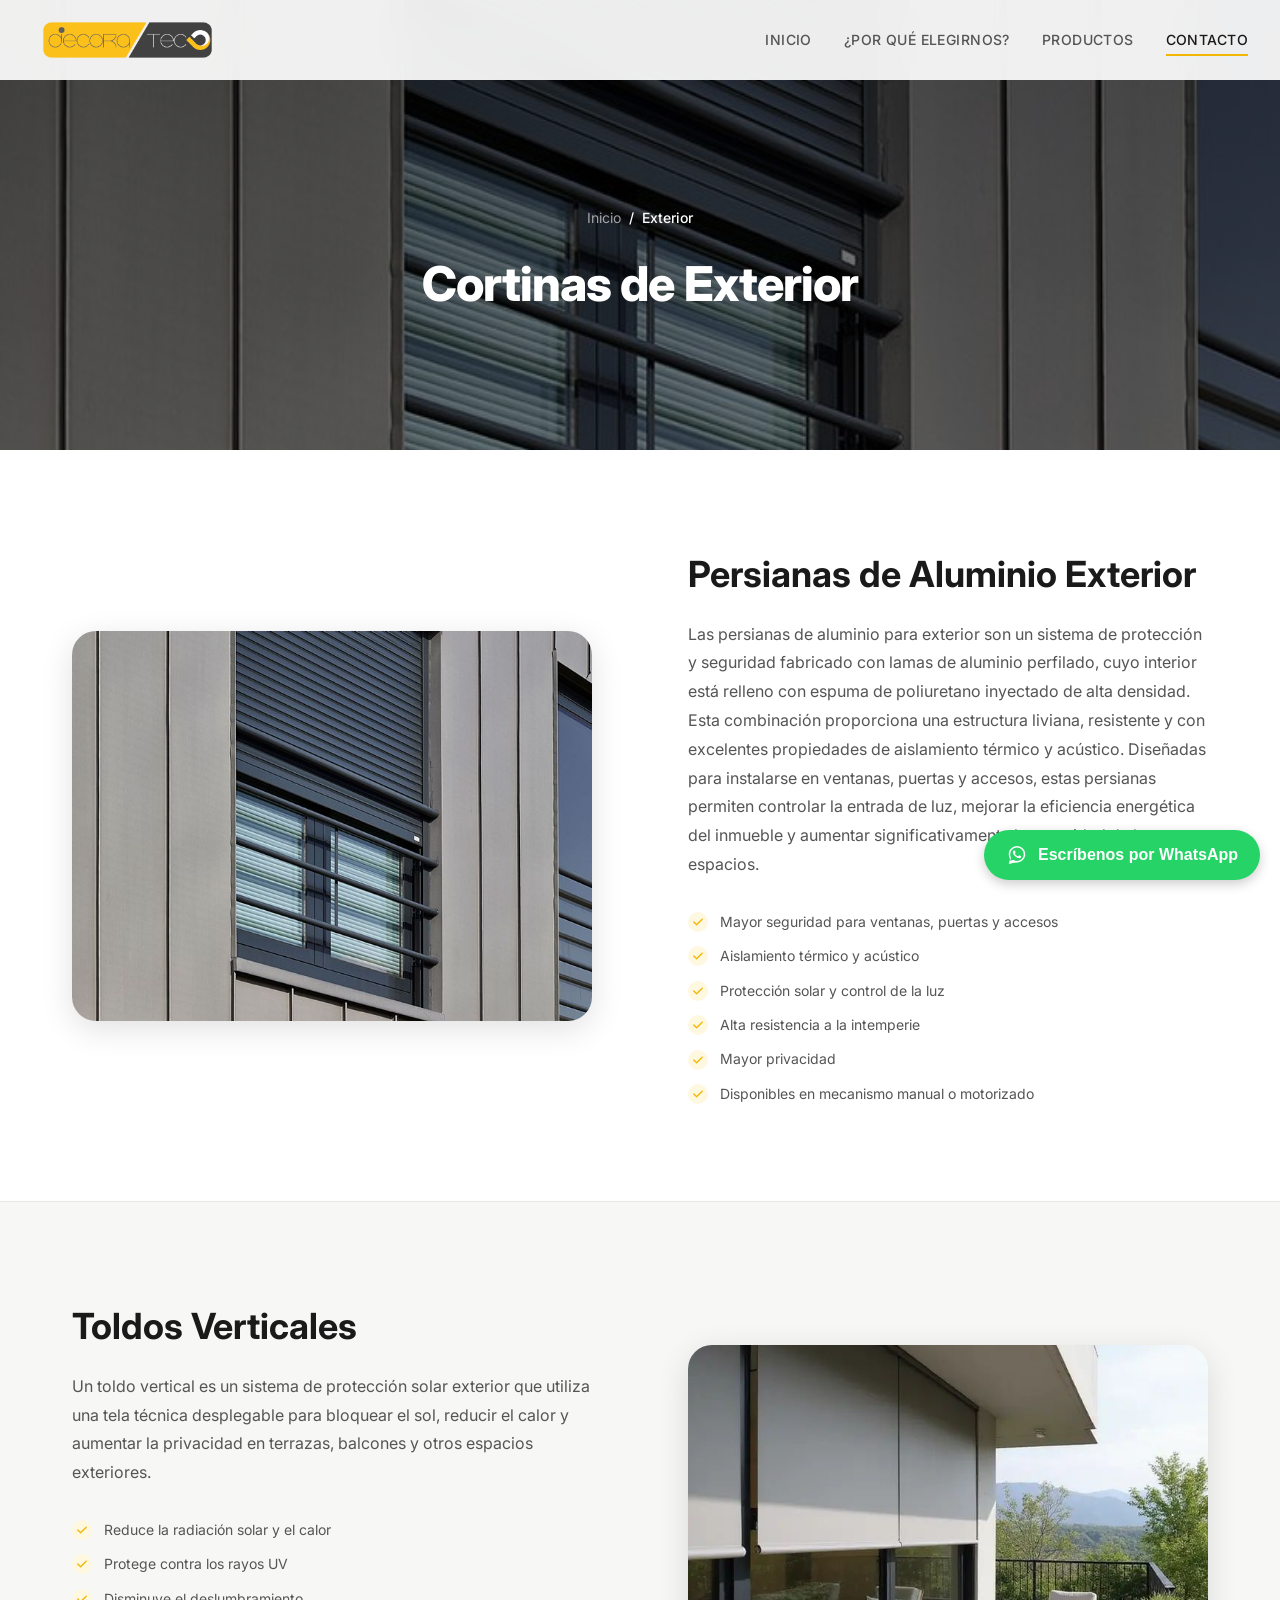
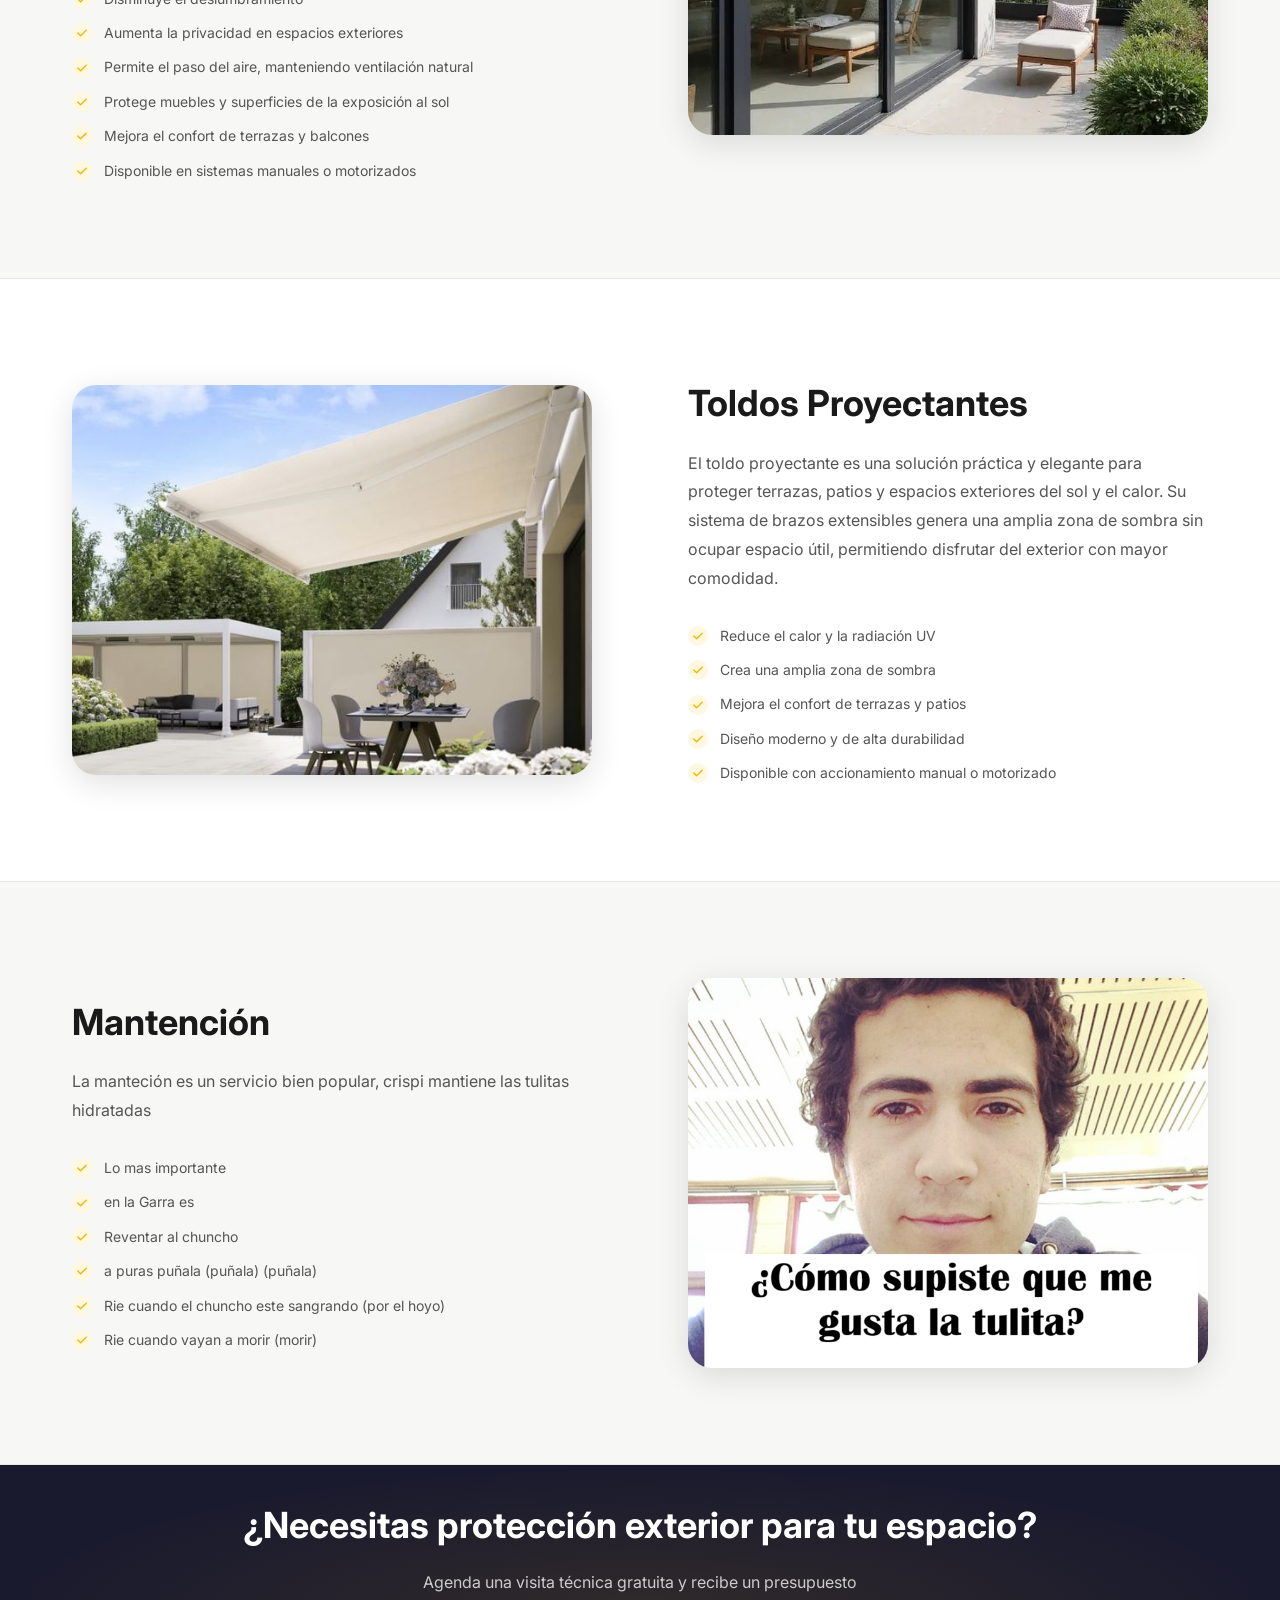
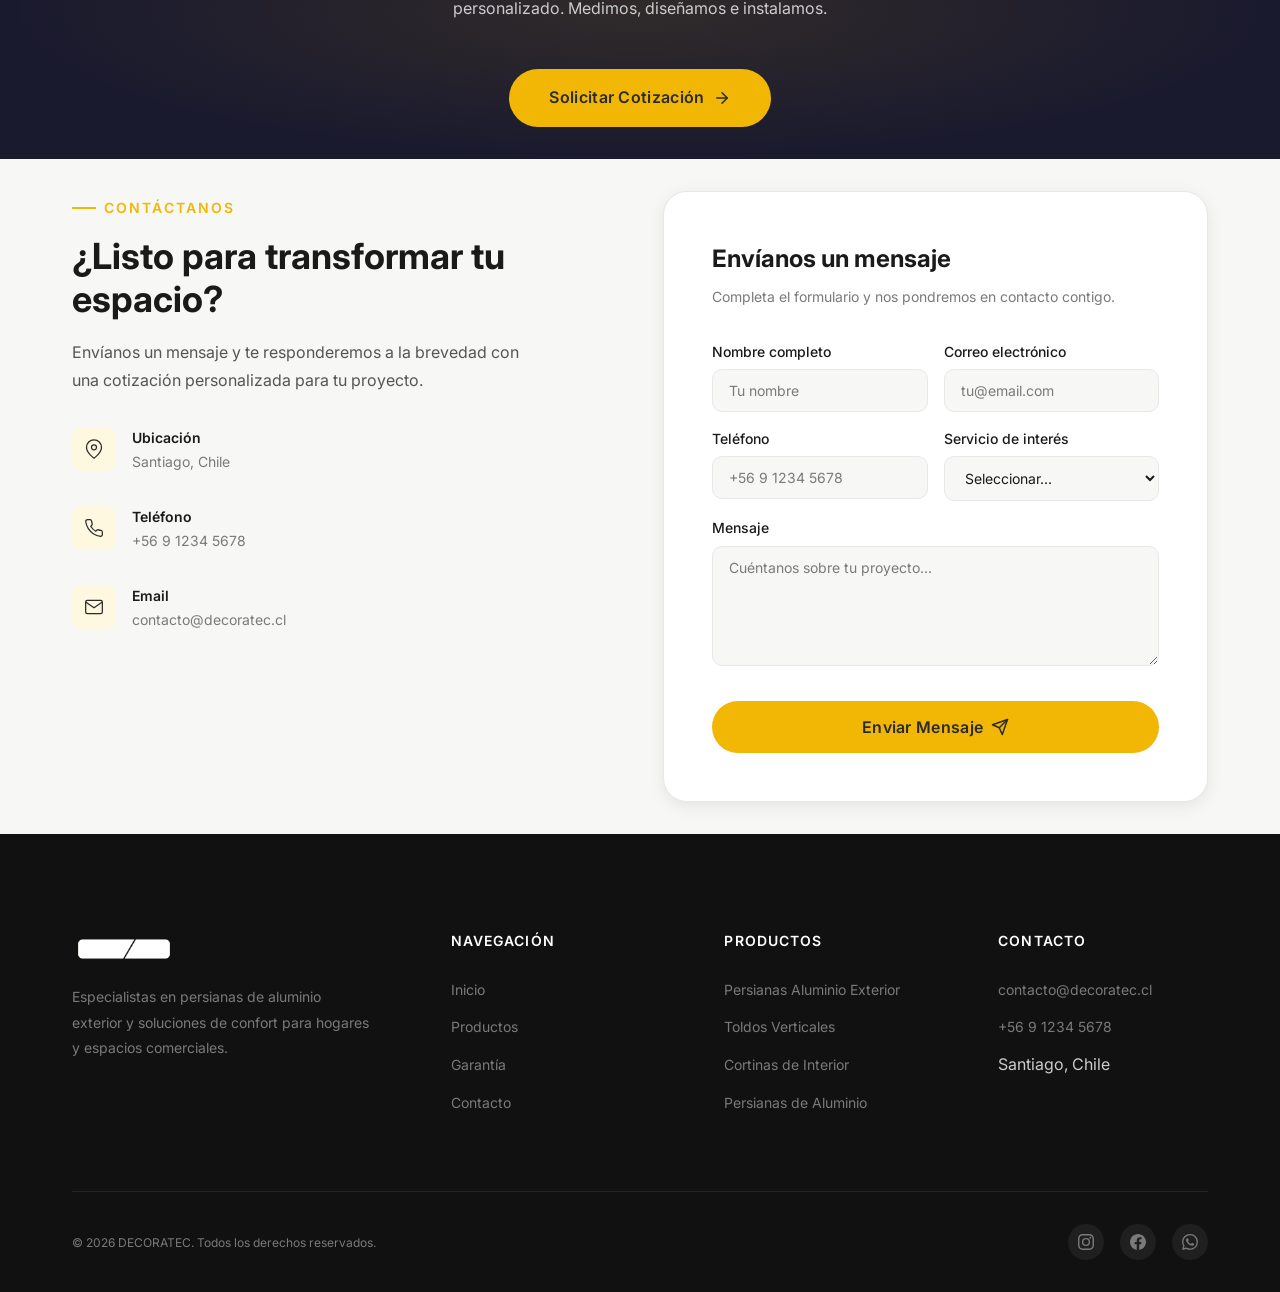
==== commit ec29f550: "commiteo" ====
--- a/exterior.html
+++ b/exterior.html
@@ -22,10 +22,10 @@
 
       <div class="navbar__menu" id="navMenu">
         <ul class="navbar__links">
-          <li><a href="index.html" class="navbar__link active" data-section="hero">Inicio</a></li>
-          <li><a href="#beneficios" class="navbar__link" data-section="beneficios">¿Por qué elegirnos?</a></li>
-          <li><a href="#productos" class="navbar__link" data-section="productos">Productos</a></li>
-          <li><a href="#contacto" class="navbar__link" data-section="contacto">Contacto</a></li>
+          <li><a href="index.html" class="navbar__link active" data-section="hero">INICIO</a></li>
+          <li><a href="#beneficios" class="navbar__link" data-section="beneficios">¿POR QUÉ ELEGIRNOS?</a></li>
+          <li><a href="#productos" class="navbar__link" data-section="productos">PRODUCTOS</a></li>
+          <li><a href="#contacto" class="navbar__link" data-section="contacto">CONTACTO</a></li>
         </ul>
       </div>
 
@@ -133,6 +133,28 @@
           <span class="product-detail__feature">Mejora el confort de terrazas y patios</span>
           <span class="product-detail__feature">Diseño moderno y de alta durabilidad</span>
           <span class="product-detail__feature">Disponible con accionamiento manual o motorizado</span>
+        </div>
+      </div>
+    </div>
+  </section>
+
+  <section class="product-detail" id="mantencion">
+    <div class="container product-detail__inner">
+      <div class="product-detail__image reveal-left">
+        <img src="fotos/domotica.png" alt="Mantención" loading="lazy">
+      </div>
+      <div class="reveal-right">
+        <h2 class="product-detail__title">Mantención</h2>
+        <p class="product-detail__desc">
+          La manteción es un servicio bien popular, crispi mantiene las tulitas hidratadas
+        </p>
+        <div class="product-detail__features">
+          <span class="product-detail__feature">Lo mas importante</span>
+          <span class="product-detail__feature">en la Garra es</span>
+          <span class="product-detail__feature">Reventar al chuncho</span>
+          <span class="product-detail__feature">a puras puñala (puñala) (puñala)</span>
+          <span class="product-detail__feature">Rie cuando el chuncho este sangrando (por el hoyo)</span>
+          <span class="product-detail__feature">Rie cuando vayan a morir (morir)</span>
         </div>
       </div>
     </div>
@@ -339,6 +361,14 @@
     </div>
   </footer>
 
+  <a class="btn-whatsapp" href="https://wa.link/61ogrb" target="_blank" rel="noopener noreferrer">
+    <svg viewBox="0 0 32 32" width="22" height="22" fill="currentColor" aria-hidden="true">
+      <path
+        d="M16.003 3C9.376 3 4 8.373 4 15c0 2.385.697 4.607 1.894 6.48L4 29l7.7-1.857A11.94 11.94 0 0 0 16.003 27C22.63 27 28 21.627 28 15S22.63 3 16.003 3zm0 21.8a9.77 9.77 0 0 1-4.98-1.363l-.357-.213-4.57 1.102 1.126-4.45-.233-.366A9.77 9.77 0 0 1 6.2 15c0-5.413 4.39-9.8 9.803-9.8 5.41 0 9.797 4.387 9.797 9.8 0 5.41-4.387 9.8-9.797 9.8zm5.37-7.34c-.294-.147-1.743-.86-2.013-.958-.27-.098-.466-.147-.663.147-.196.294-.76.958-.932 1.155-.172.196-.343.22-.637.073-.294-.147-1.242-.458-2.366-1.46-.875-.78-1.465-1.744-1.637-2.038-.172-.294-.018-.453.13-.6.132-.132.294-.343.44-.515.148-.172.197-.294.295-.49.098-.197.05-.368-.025-.515-.073-.147-.663-1.6-.908-2.19-.24-.575-.483-.497-.663-.506l-.565-.01c-.196 0-.515.073-.785.368-.27.294-1.03 1.007-1.03 2.457s1.055 2.85 1.202 3.046c.147.196 2.078 3.173 5.035 4.45.704.304 1.253.485 1.68.62.706.225 1.348.193 1.856.117.566-.085 1.743-.713 1.989-1.4.245-.688.245-1.277.172-1.4-.073-.122-.27-.196-.564-.343z" />
+    </svg>
+    Escríbenos por WhatsApp
+  </a>
+
   <script src="main.js"></script>
 </body>
 
--- a/styles.css
+++ b/styles.css
@@ -378,8 +378,10 @@
 
 .hero__content {
   position: relative;
-  max-width: 680px;
+  width: 40%;
   padding-top: var(--navbar-height);
+  flex: 1;
+  text-align: left;
 }
 
 .hero__badge {
@@ -400,12 +402,13 @@
 }
 
 .hero__title {
-  font-size: var(--fs-display);
-  font-weight: 800;
-  line-height: 1.08;
+  font-size: clamp(3rem, 5vw, 6rem);
+  font-weight: 100%;
+  line-height: 1.4;
   color: var(--text-white);
   margin-bottom: var(--space-lg);
   letter-spacing: -0.02em;
+  width: 70%;
 }
 
 .hero__title span {
@@ -413,12 +416,12 @@
 }
 
 .hero__subtitle {
-  font-size: clamp(1rem, 1.5vw, 1.2rem);
+  font-size: clamp(1.9rem, 3vw, 1.8rem);
   font-weight: 300;
   line-height: var(--lh-relaxed);
   color: rgba(255, 255, 255, 0.8);
   margin-bottom: var(--space-2xl);
-  max-width: 520px;
+  max-width: 690px;
 }
 
 .hero__actions {
@@ -606,6 +609,7 @@
   padding: var(--space-xl);
   border-radius: var(--radius-lg);
   border: 1px;
+  text-align: center;
 }
 
 
@@ -627,6 +631,7 @@
   stroke: var(--brand-dark);
   stroke-width: 1.5;
   fill: none;
+  align-items: center;
 }
 
 .benefit-card__title {
@@ -639,7 +644,9 @@
 .benefit-card__desc {
   font-size: var(--fs-small);
   color: var(--text-muted);
+  height: 30%;
   line-height: var(--lh-normal);
+  text-align: justify;
 }
 
 /* ============================================
@@ -713,6 +720,27 @@
   justify-content: space-between;
   margin-bottom: var(--space-3xl);
   gap: var(--space-xl);
+}
+
+.products-header h1 {
+  text-align: center;
+  font-size: 2.25rem;
+  font-weight: 700;
+  color: #111827;
+  margin-bottom: 1rem;
+  margin-left: 22.5%;
+  width: 55%;
+}
+
+.products-header p {
+  display: flex;
+  justify-content: center;
+  text-align: center;
+  font-size: 1.05rem;
+  line-height: 1.6;
+  color: #6b7280;
+  margin-left: 22.5%;
+  width: 55%;
 }
 
 .products-header__right {
@@ -1400,6 +1428,32 @@
 
 .stagger-children>*:nth-child(6) {
   transition-delay: 0.3s;
+}
+
+
+.btn-whatsapp {
+  position: fixed;
+  bottom: 20px;
+  right: 20px;
+  z-index: 1000;
+  display: inline-flex;
+  align-items: center;
+  gap: 10px;
+  padding: 12px 22px;
+  background-color: #25d366;
+  color: #fff;
+  font-family: Arial, sans-serif;
+  font-size: 16px;
+  font-weight: 600;
+  text-decoration: none;
+  border-radius: 50px;
+  box-shadow: 0 4px 12px rgba(0, 0, 0, 0.2);
+  transition: background-color 0.2s, transform 0.2s;
+}
+
+.btn-whatsapp:hover {
+  background-color: #1ebe5b;
+  transform: translateY(-2px);
 }
 
 /* ============================================
